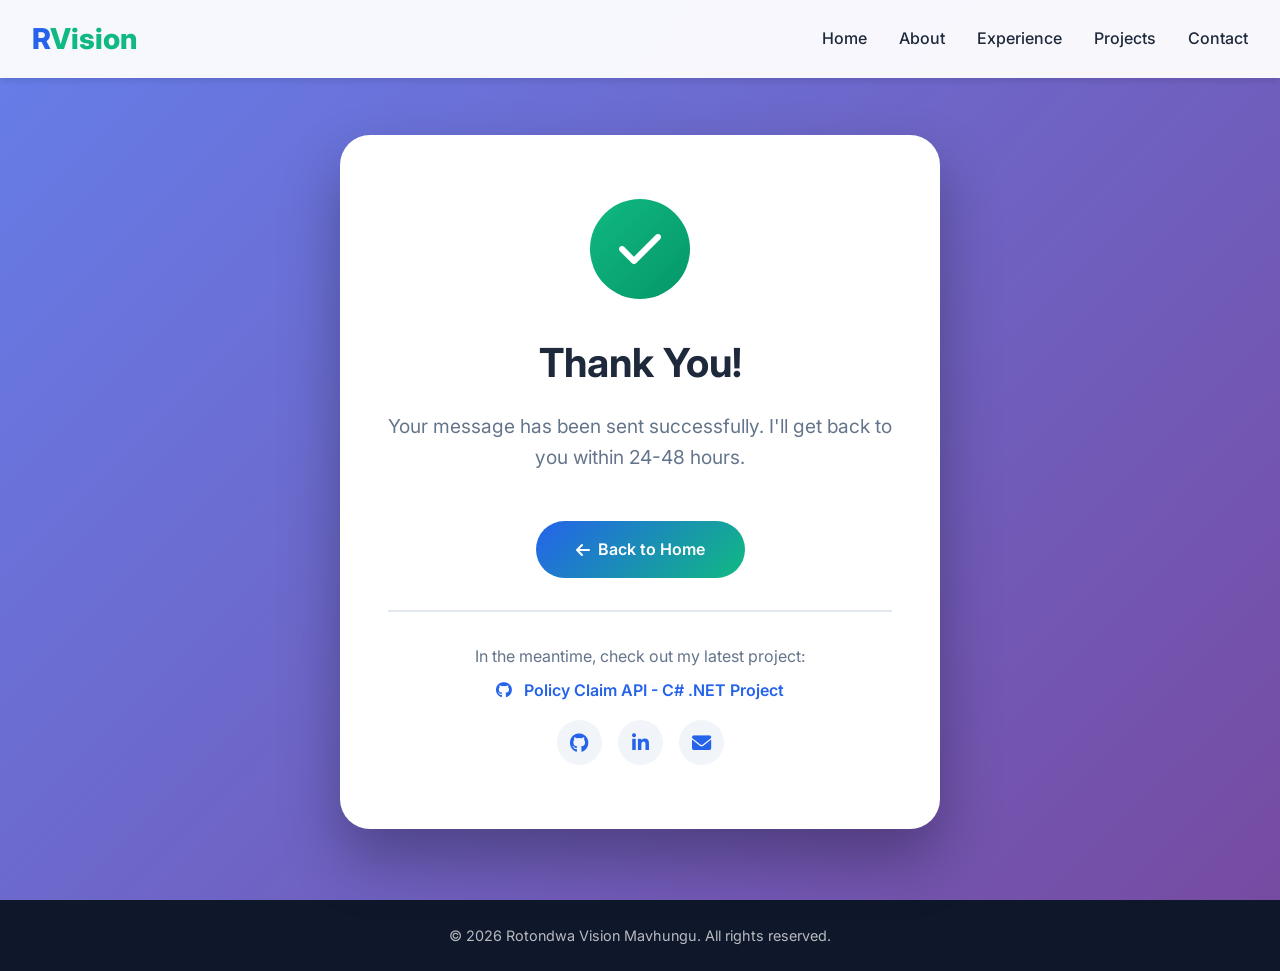
==== thank-you.html @ ffa279d3 "Initial commit: Complete portfolio website with animations and projects" ====
<!DOCTYPE html>
<html lang="en">
<head>
    <meta charset="UTF-8">
    <meta name="viewport" content="width=device-width, initial-scale=1.0">
    <title>Thank You - Rotondwa Vision Mavhungu</title>
    <link rel="stylesheet" href="styles.css">
    <link rel="stylesheet" href="https://cdnjs.cloudflare.com/ajax/libs/font-awesome/6.0.0/css/all.min.css">
    <link href="https://fonts.googleapis.com/css2?family=Inter:wght@300;400;500;600;700;800&display=swap" rel="stylesheet">
    <style>
        * {
            margin: 0;
            padding: 0;
            box-sizing: border-box;
        }
        body {
            font-family: 'Inter', sans-serif;
            overflow-x: hidden;
        }
        .navbar {
            position: fixed;
            top: 0;
            left: 0;
            width: 100%;
            background: rgba(255, 255, 255, 0.95);
            backdrop-filter: blur(10px);
            box-shadow: 0 4px 6px -1px rgba(0,0,0,0.1);
            z-index: 1000;
        }
        .nav-container {
            max-width: 1280px;
            margin: 0 auto;
            padding: 1rem 2rem;
            display: flex;
            justify-content: space-between;
            align-items: center;
        }
        .logo {
            font-size: 1.8rem;
            font-weight: 800;
            color: #2563eb;
        }
        .logo span {
            color: #10b981;
        }
        .nav-menu {
            display: flex;
            list-style: none;
            gap: 2rem;
        }
        .nav-link {
            text-decoration: none;
            color: #1e293b;
            font-weight: 500;
            transition: color 0.3s ease;
        }
        .nav-link:hover {
            color: #2563eb;
        }
        .thank-you-section {
            min-height: 100vh;
            display: flex;
            align-items: center;
            justify-content: center;
            text-align: center;
            background: linear-gradient(135deg, #667eea 0%, #764ba2 100%);
            padding: 6rem 2rem 2rem;
        }
        .thank-you-card {
            background: white;
            border-radius: 30px;
            padding: 4rem 3rem;
            max-width: 600px;
            width: 100%;
            box-shadow: 0 30px 60px rgba(0,0,0,0.3);
            animation: scaleIn 0.8s ease;
        }
        @keyframes scaleIn {
            from {
                opacity: 0;
                transform: scale(0.9);
            }
            to {
                opacity: 1;
                transform: scale(1);
            }
        }
        .success-icon {
            width: 100px;
            height: 100px;
            background: linear-gradient(135deg, #10b981, #059669);
            border-radius: 50%;
            display: flex;
            align-items: center;
            justify-content: center;
            margin: 0 auto 2rem;
            animation: pulse 2s infinite;
        }
        .success-icon i {
            font-size: 3rem;
            color: white;
        }
        @keyframes pulse {
            0%, 100% {
                transform: scale(1);
                box-shadow: 0 0 0 0 rgba(16, 185, 129, 0.7);
            }
            50% {
                transform: scale(1.05);
                box-shadow: 0 0 0 15px rgba(16, 185, 129, 0);
            }
        }
        .thank-you-card h1 {
            font-size: 2.5rem;
            color: #1e293b;
            margin-bottom: 1rem;
            font-weight: 700;
        }
        .thank-you-card p {
            font-size: 1.2rem;
            color: #64748b;
            margin-bottom: 2rem;
            line-height: 1.6;
        }
        .thank-you-card .btn {
            display: inline-flex;
            align-items: center;
            gap: 0.5rem;
            padding: 1rem 2.5rem;
            background: linear-gradient(135deg, #2563eb, #10b981);
            color: white;
            text-decoration: none;
            border-radius: 50px;
            font-weight: 600;
            transition: all 0.3s ease;
            border: none;
            cursor: pointer;
            margin-top: 1rem;
        }
        .thank-you-card .btn:hover {
            transform: translateY(-5px);
            box-shadow: 0 10px 25px rgba(37, 99, 235, 0.4);
        }
        .thank-you-card .btn i {
            transition: transform 0.3s ease;
        }
        .thank-you-card .btn:hover i {
            transform: translateX(-5px);
        }
        .email-info {
            margin-top: 2rem;
            padding-top: 2rem;
            border-top: 2px solid #e2e8f0;
        }
        .email-info p {
            font-size: 1rem;
            margin-bottom: 0.5rem;
        }
        .email-info a {
            color: #2563eb;
            text-decoration: none;
            font-weight: 600;
        }
        .email-info a:hover {
            text-decoration: underline;
        }
        .social-links {
            display: flex;
            justify-content: center;
            gap: 1rem;
            margin-top: 1rem;
        }
        .social-link {
            width: 45px;
            height: 45px;
            background: #f1f5f9;
            border-radius: 50%;
            display: inline-flex;
            align-items: center;
            justify-content: center;
            color: #1e293b;
            font-size: 1.2rem;
            transition: all 0.3s ease;
            text-decoration: none;
        }
        .social-link:hover {
            background: linear-gradient(135deg, #2563eb, #10b981);
            color: white;
            transform: translateY(-5px);
        }
        .footer {
            background: #0f172a;
            color: white;
            padding: 1.5rem 0;
            text-align: center;
        }
        .footer p {
            color: rgba(255,255,255,0.7);
            font-size: 0.9rem;
        }
        @media (max-width: 768px) {
            .nav-menu {
                display: none;
            }
            .thank-you-card {
                padding: 3rem 1.5rem;
            }
            .thank-you-card h1 {
                font-size: 2rem;
            }
            .thank-you-card p {
                font-size: 1rem;
            }
            .success-icon {
                width: 80px;
                height: 80px;
            }
            .success-icon i {
                font-size: 2.5rem;
            }
        }
    </style>
</head>
<body>
    <nav class="navbar">
        <div class="nav-container">
            <div class="logo">R<span>Vision</span></div>
            <ul class="nav-menu">
                <li><a href="index.html#home" class="nav-link">Home</a></li>
                <li><a href="index.html#about" class="nav-link">About</a></li>
                <li><a href="index.html#experience" class="nav-link">Experience</a></li>
                <li><a href="index.html#projects" class="nav-link">Projects</a></li>
                <li><a href="index.html#contact" class="nav-link">Contact</a></li>
            </ul>
        </div>
    </nav>

    <section class="thank-you-section">
        <div class="thank-you-card">
            <div class="success-icon">
                <i class="fas fa-check"></i>
            </div>
            <h1>Thank You!</h1>
            <p>Your message has been sent successfully. I'll get back to you within 24-48 hours.</p>
            
            <a href="index.html" class="btn">
                <i class="fas fa-arrow-left"></i>
                Back to Home
            </a>
            
            <div class="email-info">
                <p>In the meantime, check out my latest project:</p>
                <p>
                    <i class="fab fa-github" style="color: #2563eb; margin-right: 0.5rem;"></i>
                    <a href="https://github.com/VisionDevs/PolicyClaimAPI">Policy Claim API - C# .NET Project</a>
                </p>
                <div class="social-links">
                    <a href="https://github.com/VisionDevs" class="social-link">
                        <i class="fab fa-github"></i>
                    </a>
                    <a href="https://www.linkedin.com/in/vision-mavhungu-050023319" class="social-link">
                        <i class="fab fa-linkedin-in"></i>
                    </a>
                    <a href="mailto:vision.mavhungu@icloud.com" class="social-link">
                        <i class="fas fa-envelope"></i>
                    </a>
                </div>
            </div>
        </div>
    </section>

    <footer class="footer">
        <div class="container">
            <p>&copy; 2026 Rotondwa Vision Mavhungu. All rights reserved.</p>
        </div>
    </footer>

    <script>
        document.querySelectorAll('.nav-link').forEach(link => {
            link.addEventListener('click', function(e) {
                e.preventDefault();
                const href = this.getAttribute('href');
                window.location.href = href;
            });
        });
    </script>
</body>
</html>
---- styles.css ----
/* ===== VARIABLES ===== */
:root {
    --primary-color: #2563eb;
    --primary-dark: #1d4ed8;
    --secondary-color: #10b981;
    --accent-color: #8b5cf6;
    --dark-bg: #0f172a;
    --darker-bg: #020617;
    --light-bg: #f8fafc;
    --text-light: #f1f5f9;
    --text-dark: #1e293b;
    --text-muted: #64748b;
    --border-color: #e2e8f0;
    --card-bg: #ffffff;
    --shadow-sm: 0 4px 6px -1px rgba(0, 0, 0, 0.1);
    --shadow-md: 0 10px 15px -3px rgba(0, 0, 0, 0.1);
    --shadow-lg: 0 20px 25px -5px rgba(0, 0, 0, 0.1);
    --shadow-xl: 0 25px 50px -12px rgba(0, 0, 0, 0.25);
    --transition: all 0.3s cubic-bezier(0.4, 0, 0.2, 1);
}

/* ===== RESET & BASE ===== */
* {
    margin: 0;
    padding: 0;
    box-sizing: border-box;
}

html {
    scroll-behavior: smooth;
}

body {
    font-family: 'Inter', sans-serif;
    color: var(--text-dark);
    line-height: 1.6;
    overflow-x: hidden;
    background: linear-gradient(135deg, #667eea 0%, #764ba2 100%);
    background-attachment: fixed;
}

.container {
    max-width: 1280px;
    margin: 0 auto;
    padding: 0 2rem;
}

/* ===== TYPOGRAPHY ===== */
.section-title {
    font-size: 2.5rem;
    font-weight: 700;
    text-align: center;
    margin-bottom: 3rem;
    position: relative;
    color: var(--text-light);
    text-shadow: 2px 2px 4px rgba(0,0,0,0.3);
}

.section-title span {
    color: var(--secondary-color);
    position: relative;
    display: inline-block;
}

.section-title span::after {
    content: '';
    position: absolute;
    bottom: -5px;
    left: 0;
    width: 100%;
    height: 3px;
    background: linear-gradient(90deg, var(--primary-color), var(--secondary-color));
    transform: scaleX(0);
    transform-origin: right;
    transition: transform 0.5s ease;
}

.section-title:hover span::after {
    transform: scaleX(1);
    transform-origin: left;
}

/* ===== NAVIGATION ===== */
.navbar {
    position: fixed;
    top: 0;
    left: 0;
    width: 100%;
    background: rgba(255, 255, 255, 0.95);
    backdrop-filter: blur(10px);
    box-shadow: var(--shadow-sm);
    z-index: 1000;
    transition: var(--transition);
}

.navbar.scrolled {
    padding: 0.5rem 0;
    background: rgba(255, 255, 255, 0.98);
    box-shadow: var(--shadow-md);
}

.nav-container {
    max-width: 1280px;
    margin: 0 auto;
    padding: 1rem 2rem;
    display: flex;
    justify-content: space-between;
    align-items: center;
}

.logo {
    font-size: 1.8rem;
    font-weight: 800;
    color: var(--primary-color);
    position: relative;
    animation: slideInLeft 0.8s ease;
}

.logo span {
    color: var(--secondary-color);
}

.nav-menu {
    display: flex;
    list-style: none;
    gap: 2rem;
}

.nav-link {
    text-decoration: none;
    color: var(--text-dark);
    font-weight: 500;
    font-size: 1rem;
    position: relative;
    padding: 0.5rem 0;
    transition: var(--transition);
}

.nav-link::before {
    content: '';
    position: absolute;
    bottom: 0;
    left: 0;
    width: 100%;
    height: 2px;
    background: linear-gradient(90deg, var(--primary-color), var(--secondary-color));
    transform: scaleX(0);
    transform-origin: right;
    transition: transform 0.3s ease;
}

.nav-link:hover {
    color: var(--primary-color);
}

.nav-link:hover::before {
    transform: scaleX(1);
    transform-origin: left;
}

.nav-link.active {
    color: var(--primary-color);
}

.nav-link.active::before {
    transform: scaleX(1);
}

.hamburger {
    display: none;
    cursor: pointer;
}

.bar {
    display: block;
    width: 25px;
    height: 3px;
    margin: 5px auto;
    background: var(--text-dark);
    transition: var(--transition);
}

/* ===== HERO SECTION ===== */
.hero {
    min-height: 100vh;
    display: flex;
    align-items: center;
    position: relative;
    overflow: hidden;
    padding: 6rem 0;
    background: linear-gradient(135deg, #667eea 0%, #764ba2 100%);
    color: white;
}

.hero-container {
    max-width: 1280px;
    margin: 0 auto;
    padding: 0 2rem;
    display: grid;
    grid-template-columns: 1fr 1fr;
    gap: 4rem;
    align-items: center;
}

.hero-content {
    position: relative;
    z-index: 2;
}

.hero-subtitle {
    display: inline-block;
    font-size: 1.2rem;
    font-weight: 500;
    color: rgba(255, 255, 255, 0.9);
    margin-bottom: 1rem;
    padding: 0.5rem 1rem;
    background: rgba(255, 255, 255, 0.1);
    border-radius: 50px;
    backdrop-filter: blur(10px);
    animation: fadeInUp 0.8s ease;
}

.hero-title {
    font-size: 3.5rem;
    font-weight: 800;
    line-height: 1.2;
    margin-bottom: 1.5rem;
    animation: fadeInUp 0.8s ease 0.2s both;
}

.hero-title .highlight {
    color: var(--secondary-color);
    position: relative;
    display: inline-block;
}

.hero-title .highlight::after {
    content: '';
    position: absolute;
    bottom: 5px;
    left: 0;
    width: 100%;
    height: 10px;
    background: rgba(16, 185, 129, 0.3);
    z-index: -1;
    animation: widthGrow 0.8s ease 1s both;
}

.hero-text {
    font-size: 1.2rem;
    color: rgba(255, 255, 255, 0.9);
    margin-bottom: 2rem;
    max-width: 600px;
    animation: fadeInUp 0.8s ease 0.4s both;
}

.hero-buttons {
    display: flex;
    gap: 1rem;
    animation: fadeInUp 0.8s ease 0.6s both;
}

.hero-image {
    position: relative;
    z-index: 2;
}

.profile-frame {
    width: 400px;
    height: 400px;
    border-radius: 50%;
    overflow: hidden;
    position: relative;
    border: 4px solid rgba(255, 255, 255, 0.3);
    box-shadow: var(--shadow-xl);
    animation: float 6s ease-in-out infinite;
}

.profile-img {
    width: 100%;
    height: 100%;
    object-fit: cover;
    transition: var(--transition);
}

.profile-frame:hover .profile-img {
    transform: scale(1.1);
}

.shape {
    position: absolute;
    border-radius: 50%;
    background: linear-gradient(135deg, var(--primary-color), var(--secondary-color));
    filter: blur(60px);
    opacity: 0.3;
    z-index: -1;
}

.shape-1 {
    width: 300px;
    height: 300px;
    top: -100px;
    right: -100px;
    animation: rotate 20s linear infinite;
}

.shape-2 {
    width: 200px;
    height: 200px;
    bottom: -50px;
    left: -50px;
    animation: rotate 15s linear infinite reverse;
}

.shape-3 {
    width: 150px;
    height: 150px;
    bottom: 50%;
    right: 20%;
    animation: pulse 3s ease-in-out infinite;
}

.scroll-indicator {
    position: absolute;
    bottom: 30px;
    left: 50%;
    transform: translateX(-50%);
    display: flex;
    flex-direction: column;
    align-items: center;
    gap: 0.5rem;
    animation: bounce 2s infinite;
}

.scroll-indicator span {
    display: block;
    width: 10px;
    height: 10px;
    border-radius: 50%;
    background: white;
    opacity: 0.6;
}

.scroll-indicator span:nth-child(2) {
    animation: scrollPulse 2s infinite 0.2s;
}

.scroll-indicator span:nth-child(3) {
    animation: scrollPulse 2s infinite 0.4s;
}

/* ===== BUTTONS ===== */
.btn {
    display: inline-flex;
    align-items: center;
    gap: 0.5rem;
    padding: 0.8rem 2rem;
    border-radius: 50px;
    font-weight: 600;
    text-decoration: none;
    transition: var(--transition);
    position: relative;
    overflow: hidden;
    border: none;
    cursor: pointer;
    font-size: 1rem;
}

.btn i {
    transition: var(--transition);
}

.btn-primary {
    background: white;
    color: var(--primary-color);
    box-shadow: var(--shadow-md);
}

.btn-primary:hover {
    transform: translateY(-3px);
    box-shadow: var(--shadow-lg);
}

.btn-primary:hover i {
    transform: translateX(5px);
}

.btn-secondary {
    background: transparent;
    color: white;
    border: 2px solid white;
}

.btn-secondary:hover {
    background: white;
    color: var(--primary-color);
    transform: translateY(-3px);
}

/* Button Animations */
.pulse {
    animation: pulse 2s infinite;
}

.pulse:hover {
    animation: none;
}

.glow {
    position: relative;
}

.glow::before {
    content: '';
    position: absolute;
    top: -2px;
    left: -2px;
    right: -2px;
    bottom: -2px;
    background: linear-gradient(45deg, var(--primary-color), var(--secondary-color), var(--accent-color));
    border-radius: 50px;
    z-index: -1;
    opacity: 0;
    transition: opacity 0.3s ease;
}

.glow:hover::before {
    opacity: 1;
    animation: glowPulse 2s infinite;
}

.ripple {
    position: relative;
    overflow: hidden;
}

.ripple::after {
    content: '';
    position: absolute;
    top: 50%;
    left: 50%;
    width: 0;
    height: 0;
    border-radius: 50%;
    background: rgba(255, 255, 255, 0.5);
    transform: translate(-50%, -50%);
    transition: width 0.6s, height 0.6s;
}

.ripple:hover::after {
    width: 300px;
    height: 300px;
}

.bounce {
    animation: bounce 2s infinite;
}

.bounce:hover {
    animation: none;
}

/* ===== ABOUT SECTION ===== */
.about {
    padding: 6rem 0;
    background: white;
}

.about-content {
    display: grid;
    grid-template-columns: 1fr 1fr;
    gap: 4rem;
    align-items: center;
}

.about-image {
    position: relative;
}

.image-wrapper {
    position: relative;
    border-radius: 20px;
    overflow: hidden;
    box-shadow: var(--shadow-xl);
    animation: float 6s ease-in-out infinite;
}

.image-wrapper img {
    width: 100%;
    height: auto;
    display: block;
    transition: var(--transition);
}

.image-wrapper:hover img {
    transform: scale(1.05);
}

.experience-badge {
    position: absolute;
    bottom: -20px;
    right: -20px;
    background: linear-gradient(135deg, var(--primary-color), var(--secondary-color));
    color: white;
    padding: 1.5rem;
    border-radius: 50%;
    width: 120px;
    height: 120px;
    display: flex;
    flex-direction: column;
    align-items: center;
    justify-content: center;
    box-shadow: var(--shadow-lg);
    animation: pulse 2s infinite;
}

.experience-badge .years {
    font-size: 2rem;
    font-weight: 800;
    line-height: 1;
}

.experience-badge .text {
    font-size: 0.8rem;
    text-align: center;
}

.about-text h3 {
    font-size: 1.8rem;
    margin-bottom: 1.5rem;
    color: var(--text-dark);
}

.about-text .company {
    color: var(--primary-color);
    font-weight: 600;
}

.about-text p {
    color: var(--text-muted);
    margin-bottom: 1rem;
    line-height: 1.8;
}

.personal-info {
    margin: 2rem 0;
}

.info-item {
    display: flex;
    align-items: center;
    gap: 1rem;
    margin-bottom: 1rem;
    animation: slideInLeft 0.5s ease;
    animation-fill-mode: both;
}

.info-item:nth-child(1) { animation-delay: 0.1s; }
.info-item:nth-child(2) { animation-delay: 0.2s; }
.info-item:nth-child(3) { animation-delay: 0.3s; }

.info-item i {
    width: 40px;
    height: 40px;
    background: linear-gradient(135deg, var(--primary-color), var(--secondary-color));
    color: white;
    border-radius: 50%;
    display: flex;
    align-items: center;
    justify-content: center;
    font-size: 1.2rem;
}

/* ===== EXPERIENCE SECTION ===== */
.experience {
    padding: 6rem 0;
    background: linear-gradient(135deg, #667eea 0%, #764ba2 100%);
    color: white;
}

.timeline {
    position: relative;
    max-width: 800px;
    margin: 0 auto;
}

.timeline::before {
    content: '';
    position: absolute;
    left: 50%;
    transform: translateX(-50%);
    width: 2px;
    height: 100%;
    background: linear-gradient(180deg, var(--primary-color), var(--secondary-color));
}

.timeline-item {
    position: relative;
    margin-bottom: 3rem;
    width: 100%;
}

.timeline-item:nth-child(odd) {
    padding-right: calc(50% + 2rem);
}

.timeline-item:nth-child(even) {
    padding-left: calc(50% + 2rem);
}

.timeline-dot {
    position: absolute;
    top: 0;
    left: 50%;
    transform: translateX(-50%);
    width: 20px;
    height: 20px;
    border-radius: 50%;
    background: var(--secondary-color);
    border: 4px solid white;
    box-shadow: var(--shadow-md);
    z-index: 2;
    animation: pulse 2s infinite;
}

.timeline-date {
    position: absolute;
    top: 0;
    font-weight: 600;
    color: var(--secondary-color);
    background: rgba(255, 255, 255, 0.1);
    padding: 0.5rem 1rem;
    border-radius: 50px;
    backdrop-filter: blur(10px);
}

.timeline-item:nth-child(odd) .timeline-date {
    right: calc(50% + 3rem);
}

.timeline-item:nth-child(even) .timeline-date {
    left: calc(50% + 3rem);
}

.timeline-content {
    background: rgba(255, 255, 255, 0.1);
    backdrop-filter: blur(10px);
    padding: 2rem;
    border-radius: 20px;
    box-shadow: var(--shadow-lg);
    transition: var(--transition);
}

.timeline-content:hover {
    transform: translateY(-5px);
    box-shadow: var(--shadow-xl);
    background: rgba(255, 255, 255, 0.15);
}

.timeline-content h3 {
    font-size: 1.5rem;
    margin-bottom: 0.5rem;
    color: white;
}

.timeline-content h4 {
    color: var(--secondary-color);
    margin-bottom: 1rem;
    font-weight: 500;
}

.timeline-content ul {
    list-style: none;
}

.timeline-content ul li {
    margin-bottom: 0.5rem;
    display: flex;
    align-items: center;
    gap: 0.5rem;
    color: rgba(255, 255, 255, 0.9);
}

.timeline-content ul li i {
    color: var(--secondary-color);
}

/* ===== SKILLS SECTION ===== */
.skills {
    padding: 6rem 0;
    background: white;
}

.skills-content {
    display: grid;
    grid-template-columns: repeat(auto-fit, minmax(300px, 1fr));
    gap: 2rem;
}

.skill-category {
    background: var(--card-bg);
    padding: 2rem;
    border-radius: 20px;
    box-shadow: var(--shadow-md);
    transition: var(--transition);
}

.skill-category:hover {
    transform: translateY(-5px);
    box-shadow: var(--shadow-lg);
}

.skill-category h3 {
    display: flex;
    align-items: center;
    gap: 0.5rem;
    margin-bottom: 2rem;
    color: var(--text-dark);
}

.skill-category h3 i {
    color: var(--primary-color);
    font-size: 1.5rem;
}

.skill-grid {
    display: grid;
    gap: 1.5rem;
}

.skill-item {
    position: relative;
    display: flex;
    align-items: center;
    gap: 1rem;
    padding: 0.5rem;
    background: var(--light-bg);
    border-radius: 10px;
    overflow: hidden;
}

.skill-icon {
    width: 40px;
    height: 40px;
    background: linear-gradient(135deg, var(--primary-color), var(--secondary-color));
    color: white;
    border-radius: 8px;
    display: flex;
    align-items: center;
    justify-content: center;
    font-size: 1.2rem;
    z-index: 2;
}

.skill-item span {
    flex: 1;
    font-weight: 500;
    z-index: 2;
}

.skill-level {
    position: absolute;
    top: 0;
    left: 0;
    height: 100%;
    background: linear-gradient(90deg, rgba(37, 99, 235, 0.1), rgba(16, 185, 129, 0.1));
    z-index: 1;
    animation: widthGrow 1s ease;
}

/* ===== PROJECTS SECTION ===== */
.projects {
    padding: 6rem 0;
    background: linear-gradient(135deg, #667eea 0%, #764ba2 100%);
}

.projects-grid {
    display: grid;
    grid-template-columns: repeat(auto-fit, minmax(300px, 1fr));
    gap: 2rem;
    margin-bottom: 3rem;
}

.project-card {
    background: white;
    border-radius: 20px;
    overflow: hidden;
    box-shadow: var(--shadow-lg);
    transition: var(--transition);
    position: relative;
}

.project-card:hover {
    transform: translateY(-10px) scale(1.02);
    box-shadow: var(--shadow-xl);
}

.project-image {
    position: relative;
    overflow: hidden;
    height: 200px;
}

.project-image img {
    width: 100%;
    height: 100%;
    object-fit: cover;
    transition: var(--transition);
}

.project-card:hover .project-image img {
    transform: scale(1.1);
}

.project-overlay {
    position: absolute;
    top: 0;
    left: 0;
    width: 100%;
    height: 100%;
    background: linear-gradient(180deg, transparent, rgba(0, 0, 0, 0.8));
    display: flex;
    align-items: flex-end;
    padding: 1rem;
    opacity: 0;
    transition: var(--transition);
}

.project-card:hover .project-overlay {
    opacity: 1;
}

.project-tech {
    display: flex;
    gap: 0.5rem;
    flex-wrap: wrap;
}

.project-tech span {
    background: rgba(255, 255, 255, 0.2);
    backdrop-filter: blur(10px);
    color: white;
    padding: 0.3rem 0.8rem;
    border-radius: 50px;
    font-size: 0.8rem;
    font-weight: 500;
    animation: slideInUp 0.3s ease;
}

.project-info {
    padding: 1.5rem;
}

.project-info h3 {
    font-size: 1.3rem;
    margin-bottom: 0.5rem;
    color: var(--text-dark);
}

.project-info p {
    color: var(--text-muted);
    font-size: 0.95rem;
    margin-bottom: 1rem;
    line-height: 1.6;
}

.project-links {
    display: flex;
    gap: 1rem;
}

.btn-icon {
    width: 40px;
    height: 40px;
    background: var(--light-bg);
    border-radius: 50%;
    display: flex;
    align-items: center;
    justify-content: center;
    color: var(--text-dark);
    text-decoration: none;
    transition: var(--transition);
}

.btn-icon:hover {
    background: linear-gradient(135deg, var(--primary-color), var(--secondary-color));
    color: white;
    transform: rotate(360deg);
}

.view-more {
    text-align: center;
}

/* ===== CERTIFICATIONS SECTION ===== */
.certifications {
    padding: 6rem 0;
    background: white;
}

.cert-grid {
    display: grid;
    grid-template-columns: repeat(auto-fit, minmax(250px, 1fr));
    gap: 2rem;
}

.cert-card {
    background: linear-gradient(135deg, #667eea 0%, #764ba2 100%);
    color: white;
    padding: 2rem;
    border-radius: 20px;
    text-align: center;
    box-shadow: var(--shadow-lg);
    transition: var(--transition);
    position: relative;
    overflow: hidden;
}

.cert-card::before {
    content: '';
    position: absolute;
    top: -50%;
    left: -50%;
    width: 200%;
    height: 200%;
    background: linear-gradient(45deg, transparent, rgba(255, 255, 255, 0.1), transparent);
    transform: rotate(45deg);
    transition: 0.5s;
}

.cert-card:hover {
    transform: translateY(-10px) scale(1.05);
    box-shadow: var(--shadow-xl);
}

.cert-card:hover::before {
    animation: shine 1s;
}

.cert-card i {
    font-size: 3rem;
    margin-bottom: 1rem;
    display: inline-block;
    animation: float 3s ease-in-out infinite;
}

.cert-card h3 {
    font-size: 1.2rem;
    margin-bottom: 0.5rem;
}

.cert-card p {
    font-size: 0.9rem;
    opacity: 0.9;
    margin-bottom: 1rem;
}

.cert-badge {
    display: inline-block;
    background: rgba(255, 255, 255, 0.2);
    padding: 0.3rem 1rem;
    border-radius: 50px;
    font-size: 0.8rem;
    backdrop-filter: blur(10px);
}

/* ===== CONTACT SECTION ===== */
.contact {
    padding: 6rem 0;
    background: linear-gradient(135deg, #667eea 0%, #764ba2 100%);
}

.contact-container {
    display: grid;
    grid-template-columns: 1fr 1fr;
    gap: 4rem;
    background: white;
    border-radius: 40px;
    padding: 3rem;
    box-shadow: var(--shadow-xl);
}

.contact-info h3 {
    font-size: 2rem;
    margin-bottom: 1rem;
    color: var(--text-dark);
}

.contact-info p {
    color: var(--text-muted);
    margin-bottom: 2rem;
}

.contact-details {
    margin: 2rem 0;
}

.contact-item {
    display: flex;
    align-items: center;
    gap: 1rem;
    margin-bottom: 1.5rem;
}

.icon-wrapper {
    width: 50px;
    height: 50px;
    background: linear-gradient(135deg, var(--primary-color), var(--secondary-color));
    color: white;
    border-radius: 50%;
    display: flex;
    align-items: center;
    justify-content: center;
    font-size: 1.2rem;
    animation: pulse 2s infinite;
}

.contact-item h4 {
    font-size: 1rem;
    color: var(--text-muted);
    margin-bottom: 0.2rem;
}

.contact-item p {
    font-weight: 600;
    color: var(--text-dark);
    margin: 0;
}

.social-links {
    display: flex;
    gap: 1rem;
}

.social-link {
    width: 45px;
    height: 45px;
    background: var(--light-bg);
    border-radius: 50%;
    display: flex;
    align-items: center;
    justify-content: center;
    color: var(--text-dark);
    font-size: 1.2rem;
    transition: var(--transition);
}

.social-link:hover {
    background: linear-gradient(135deg, var(--primary-color), var(--secondary-color));
    color: white;
    transform: translateY(-5px);
}

.contact-form {
    background: var(--light-bg);
    padding: 2rem;
    border-radius: 20px;
}

.form-group {
    margin-bottom: 1.5rem;
}

.form-group input,
.form-group textarea {
    width: 100%;
    padding: 1rem;
    border: 2px solid var(--border-color);
    border-radius: 10px;
    font-family: inherit;
    font-size: 1rem;
    transition: var(--transition);
    background: white;
}

.form-group input:focus,
.form-group textarea:focus {
    outline: none;
    border-color: var(--primary-color);
    box-shadow: 0 0 0 3px rgba(37, 99, 235, 0.1);
}

.submit-btn {
    width: 100%;
    justify-content: center;
    background: linear-gradient(135deg, var(--primary-color), var(--secondary-color));
    color: white;
    position: relative;
    overflow: hidden;
}

.submit-btn i {
    transition: var(--transition);
}

.submit-btn:hover i {
    transform: translateX(5px) translateY(-5px);
}

.submit-btn::before {
    content: '';
    position: absolute;
    top: 50%;
    left: 50%;
    width: 0;
    height: 0;
    border-radius: 50%;
    background: rgba(255, 255, 255, 0.3);
    transform: translate(-50%, -50%);
    transition: width 0.6s, height 0.6s;
}

.submit-btn:hover::before {
    width: 300px;
    height: 300px;
}

/* ===== FOOTER ===== */
.footer {
    background: var(--dark-bg);
    color: white;
    padding: 3rem 0 1.5rem;
}

.footer-content {
    text-align: center;
}

.footer-logo {
    font-size: 2rem;
    font-weight: 800;
    margin-bottom: 1rem;
}

.footer-logo span {
    color: var(--secondary-color);
}

.footer-text {
    color: rgba(255, 255, 255, 0.7);
    margin-bottom: 2rem;
}

.footer-links {
    display: flex;
    justify-content: center;
    gap: 2rem;
    margin-bottom: 2rem;
    flex-wrap: wrap;
}

.footer-links a {
    color: rgba(255, 255, 255, 0.7);
    text-decoration: none;
    transition: var(--transition);
    position: relative;
}

.footer-links a::after {
    content: '';
    position: absolute;
    bottom: -2px;
    left: 0;
    width: 0;
    height: 2px;
    background: var(--secondary-color);
    transition: width 0.3s ease;
}

.footer-links a:hover {
    color: white;
}

.footer-links a:hover::after {
    width: 100%;
}

.footer-bottom {
    padding-top: 2rem;
    border-top: 1px solid rgba(255, 255, 255, 0.1);
    color: rgba(255, 255, 255, 0.5);
    font-size: 0.9rem;
}

/* ===== BACK TO TOP ===== */
.back-to-top {
    position: fixed;
    bottom: 30px;
    right: 30px;
    width: 50px;
    height: 50px;
    background: linear-gradient(135deg, var(--primary-color), var(--secondary-color));
    color: white;
    border-radius: 50%;
    display: flex;
    align-items: center;
    justify-content: center;
    text-decoration: none;
    box-shadow: var(--shadow-lg);
    opacity: 0;
    visibility: hidden;
    transition: var(--transition);
    z-index: 999;
}

.back-to-top.show {
    opacity: 1;
    visibility: visible;
    animation: slideInUp 0.5s ease;
}

.back-to-top:hover {
    transform: translateY(-5px);
    box-shadow: var(--shadow-xl);
}

/* ===== ANIMATIONS ===== */
@keyframes slideInLeft {
    from {
        opacity: 0;
        transform: translateX(-50px);
    }
    to {
        opacity: 1;
        transform: translateX(0);
    }
}

@keyframes slideInRight {
    from {
        opacity: 0;
        transform: translateX(50px);
    }
    to {
        opacity: 1;
        transform: translateX(0);
    }
}

@keyframes slideInUp {
    from {
        opacity: 0;
        transform: translateY(50px);
    }
    to {
        opacity: 1;
        transform: translateY(0);
    }
}

@keyframes fadeInUp {
    from {
        opacity: 0;
        transform: translateY(30px);
    }
    to {
        opacity: 1;
        transform: translateY(0);
    }
}

@keyframes float {
    0%, 100% {
        transform: translateY(0);
    }
    50% {
        transform: translateY(-20px);
    }
}

@keyframes pulse {
    0%, 100% {
        transform: scale(1);
    }
    50% {
        transform: scale(1.05);
    }
}

@keyframes bounce {
    0%, 20%, 50%, 80%, 100% {
        transform: translateY(0);
    }
    40% {
        transform: translateY(-30px);
    }
    60% {
        transform: translateY(-15px);
    }
}

@keyframes rotate {
    from {
        transform: rotate(0deg);
    }
    to {
        transform: rotate(360deg);
    }
}

@keyframes widthGrow {
    from {
        width: 0;
    }
    to {
        width: 100%;
    }
}

@keyframes glowPulse {
    0%, 100% {
        opacity: 0.5;
    }
    50% {
        opacity: 1;
    }
}

@keyframes shine {
    0% {
        left: -50%;
        top: -50%;
    }
    100% {
        left: 150%;
        top: 150%;
    }
}

@keyframes scrollPulse {
    0%, 100% {
        opacity: 0.6;
        transform: scale(1);
    }
    50% {
        opacity: 1;
        transform: scale(1.2);
    }
}

/* ===== RESPONSIVE DESIGN ===== */
@media (max-width: 1024px) {
    .hero-title {
        font-size: 2.8rem;
    }
    
    .profile-frame {
        width: 350px;
        height: 350px;
    }
    
    .contact-container {
        grid-template-columns: 1fr;
    }
}

@media (max-width: 768px) {
    .hamburger {
        display: block;
    }
    
    .hamburger.active .bar:nth-child(2) {
        opacity: 0;
    }
    
    .hamburger.active .bar:nth-child(1) {
        transform: translateY(8px) rotate(45deg);
    }
    
    .hamburger.active .bar:nth-child(3) {
        transform: translateY(-8px) rotate(-45deg);
    }
    
    .nav-menu {
        position: fixed;
        left: -100%;
        top: 70px;
        flex-direction: column;
        background: white;
        width: 100%;
        text-align: center;
        transition: 0.3s;
        box-shadow: 0 10px 15px -3px rgba(0,0,0,0.1);
        padding: 2rem 0;
        gap: 1rem;
    }
    
    .nav-menu.active {
        left: 0;
    }
    
    .hero-container {
        grid-template-columns: 1fr;
        text-align: center;
    }
    
    .hero-buttons {
        justify-content: center;
    }
    
    .hero-image {
        grid-row: 1;
    }
    
    .profile-frame {
        width: 300px;
        height: 300px;
        margin: 0 auto;
    }
    
    .about-content {
        grid-template-columns: 1fr;
    }
    
    .timeline::before {
        left: 30px;
    }
    
    .timeline-item:nth-child(odd),
    .timeline-item:nth-child(even) {
        padding-left: 80px;
        padding-right: 0;
    }
    
    .timeline-dot {
        left: 30px;
    }
    
    .timeline-item:nth-child(odd) .timeline-date,
    .timeline-item:nth-child(even) .timeline-date {
        position: relative;
        left: 0;
        right: auto;
        top: -30px;
        display: inline-block;
        margin-bottom: 1rem;
    }
    
    .contact-container {
        padding: 2rem;
    }
}

@media (max-width: 480px) {
    .hero-title {
        font-size: 2.2rem;
    }
    
    .profile-frame {
        width: 250px;
        height: 250px;
    }
    
    .hero-buttons {
        flex-direction: column;
    }
    
    .btn {
        width: 100%;
        justify-content: center;
    }
    
    .section-title {
        font-size: 2rem;
    }
    
    .experience-badge {
        width: 100px;
        height: 100px;
        padding: 1rem;
    }
    
    .experience-badge .years {
        font-size: 1.5rem;
    }
    
    .contact-container {
        padding: 1.5rem;
    }
    
    .footer-links {
        gap: 1rem;
        flex-direction: column;
    }
}
/* Add these styles at the end of your styles.css file */

/* Notification Styles */
.notification {
    position: fixed;
    top: 20px;
    right: 20px;
    padding: 1rem 1.5rem;
    border-radius: 10px;
    background: white;
    box-shadow: 0 10px 25px rgba(0,0,0,0.1);
    display: flex;
    align-items: center;
    gap: 1rem;
    transform: translateX(400px);
    transition: transform 0.3s ease, opacity 0.3s ease;
    z-index: 9999;
    max-width: 400px;
    border-left: 4px solid;
}

.notification.show {
    transform: translateX(0);
}

.notification.success {
    border-left-color: #10b981;
}

.notification.error {
    border-left-color: #ef4444;
}

.notification i {
    font-size: 1.5rem;
}

.notification.success i {
    color: #10b981;
}

.notification.error i {
    color: #ef4444;
}

.notification span {
    color: #1e293b;
    font-size: 0.95rem;
    line-height: 1.5;
}

/* Notification Styles */
.notification {
    position: fixed;
    top: 20px;
    right: 20px;
    padding: 1rem 1.5rem;
    border-radius: 10px;
    background: white;
    box-shadow: 0 10px 25px rgba(0,0,0,0.1);
    display: flex;
    align-items: center;
    gap: 1rem;
    transform: translateX(400px);
    transition: transform 0.3s ease;
    z-index: 9999;
    max-width: 400px;
    border-left: 4px solid;
}

.notification.show {
    transform: translateX(0);
}

.notification.success {
    border-left-color: #10b981;
}

.notification.error {
    border-left-color: #ef4444;
}

.notification i {
    font-size: 1.5rem;
}

.notification.success i {
    color: #10b981;
}

.notification.error i {
    color: #ef4444;
}
/* Form submission states */
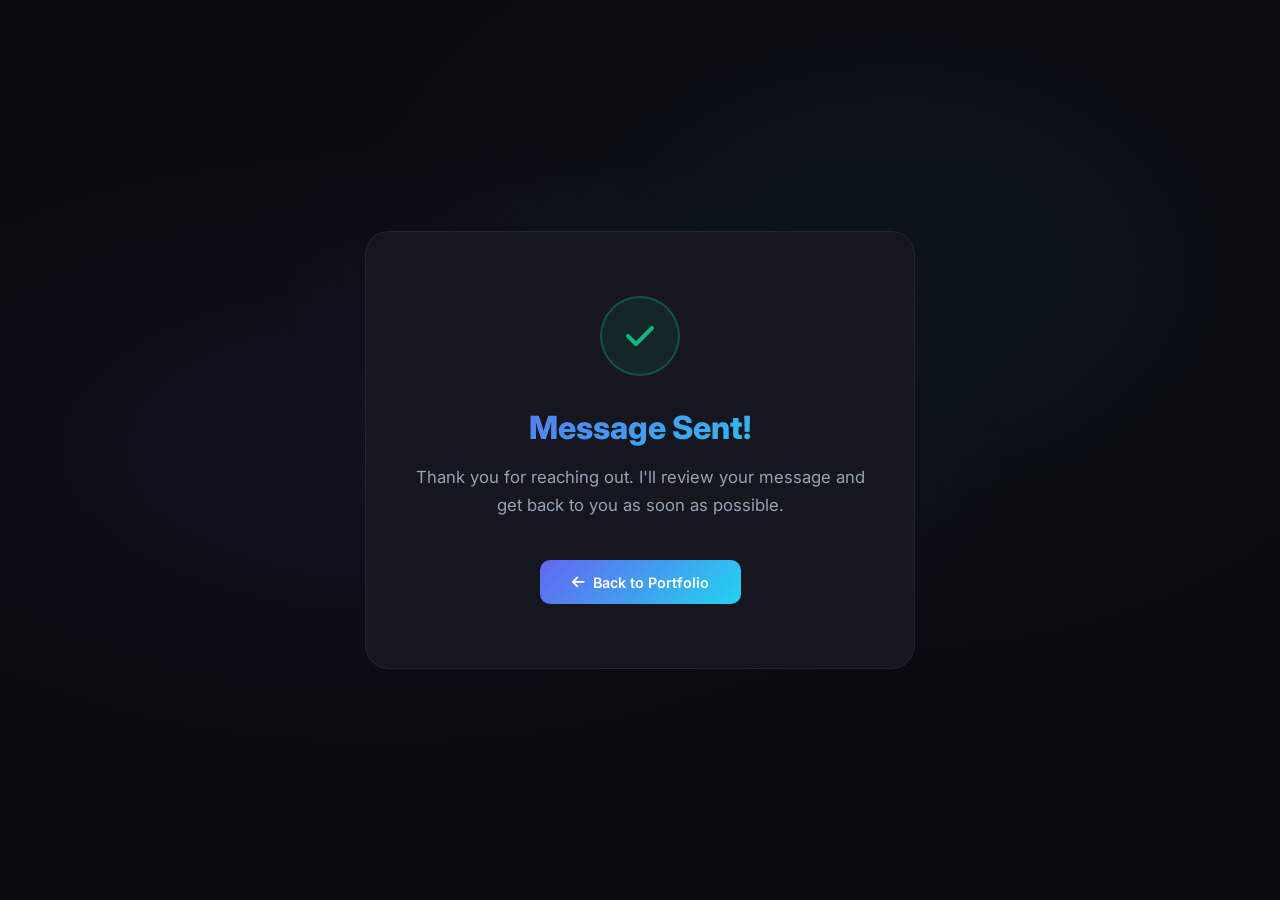
==== commit 6e5877aa: "Redesign portfolio: modern dark theme, SOLID/AI skills, GSAW client project, professional layout" ====
--- a/thank-you.html
+++ b/thank-you.html
@@ -3,286 +3,116 @@
 <head>
     <meta charset="UTF-8">
     <meta name="viewport" content="width=device-width, initial-scale=1.0">
-    <title>Thank You - Rotondwa Vision Mavhungu</title>
-    <link rel="stylesheet" href="styles.css">
-    <link rel="stylesheet" href="https://cdnjs.cloudflare.com/ajax/libs/font-awesome/6.0.0/css/all.min.css">
-    <link href="https://fonts.googleapis.com/css2?family=Inter:wght@300;400;500;600;700;800&display=swap" rel="stylesheet">
+    <title>Thank You — Rotondwa Vision Mavhungu</title>
+    <link rel="stylesheet" href="https://cdnjs.cloudflare.com/ajax/libs/font-awesome/6.5.0/css/all.min.css">
+    <link href="https://fonts.googleapis.com/css2?family=Inter:wght@400;500;600;700;800&family=JetBrains+Mono:wght@500&display=swap" rel="stylesheet">
     <style>
-        * {
-            margin: 0;
-            padding: 0;
-            box-sizing: border-box;
+        :root {
+            --bg-primary: #0a0a0f;
+            --bg-card: #16161f;
+            --accent-primary: #6366f1;
+            --accent-secondary: #22d3ee;
+            --accent-success: #10b981;
+            --text-primary: #f1f5f9;
+            --text-secondary: #94a3b8;
+            --border-color: rgba(99, 102, 241, 0.15);
+            --accent-gradient: linear-gradient(135deg, #6366f1, #22d3ee);
         }
+
+        * { margin: 0; padding: 0; box-sizing: border-box; }
+
         body {
             font-family: 'Inter', sans-serif;
-            overflow-x: hidden;
-        }
-        .navbar {
-            position: fixed;
-            top: 0;
-            left: 0;
-            width: 100%;
-            background: rgba(255, 255, 255, 0.95);
-            backdrop-filter: blur(10px);
-            box-shadow: 0 4px 6px -1px rgba(0,0,0,0.1);
-            z-index: 1000;
-        }
-        .nav-container {
-            max-width: 1280px;
-            margin: 0 auto;
-            padding: 1rem 2rem;
-            display: flex;
-            justify-content: space-between;
-            align-items: center;
-        }
-        .logo {
-            font-size: 1.8rem;
-            font-weight: 800;
-            color: #2563eb;
-        }
-        .logo span {
-            color: #10b981;
-        }
-        .nav-menu {
-            display: flex;
-            list-style: none;
-            gap: 2rem;
-        }
-        .nav-link {
-            text-decoration: none;
-            color: #1e293b;
-            font-weight: 500;
-            transition: color 0.3s ease;
-        }
-        .nav-link:hover {
-            color: #2563eb;
-        }
-        .thank-you-section {
+            background: var(--bg-primary);
+            color: var(--text-primary);
             min-height: 100vh;
             display: flex;
             align-items: center;
             justify-content: center;
+            padding: 2rem;
+            background: 
+                radial-gradient(ellipse at 30% 50%, rgba(99, 102, 241, 0.08) 0%, transparent 50%),
+                radial-gradient(ellipse at 70% 30%, rgba(34, 211, 238, 0.05) 0%, transparent 50%),
+                var(--bg-primary);
+        }
+
+        .thank-you-container {
             text-align: center;
-            background: linear-gradient(135deg, #667eea 0%, #764ba2 100%);
-            padding: 6rem 2rem 2rem;
+            max-width: 550px;
+            background: var(--bg-card);
+            border: 1px solid var(--border-color);
+            border-radius: 24px;
+            padding: 4rem 3rem;
         }
-        .thank-you-card {
-            background: white;
-            border-radius: 30px;
-            padding: 4rem 3rem;
-            max-width: 600px;
-            width: 100%;
-            box-shadow: 0 30px 60px rgba(0,0,0,0.3);
-            animation: scaleIn 0.8s ease;
-        }
-        @keyframes scaleIn {
-            from {
-                opacity: 0;
-                transform: scale(0.9);
-            }
-            to {
-                opacity: 1;
-                transform: scale(1);
-            }
-        }
+
         .success-icon {
-            width: 100px;
-            height: 100px;
-            background: linear-gradient(135deg, #10b981, #059669);
+            width: 80px;
+            height: 80px;
+            background: rgba(16, 185, 129, 0.1);
+            border: 2px solid rgba(16, 185, 129, 0.3);
             border-radius: 50%;
             display: flex;
             align-items: center;
             justify-content: center;
             margin: 0 auto 2rem;
-            animation: pulse 2s infinite;
+            font-size: 2rem;
+            color: var(--accent-success);
+            animation: scaleIn 0.5s ease;
         }
-        .success-icon i {
-            font-size: 3rem;
-            color: white;
+
+        h1 {
+            font-size: 2rem;
+            font-weight: 800;
+            margin-bottom: 1rem;
+            background: var(--accent-gradient);
+            -webkit-background-clip: text;
+            -webkit-text-fill-color: transparent;
+            background-clip: text;
         }
-        @keyframes pulse {
-            0%, 100% {
-                transform: scale(1);
-                box-shadow: 0 0 0 0 rgba(16, 185, 129, 0.7);
-            }
-            50% {
-                transform: scale(1.05);
-                box-shadow: 0 0 0 15px rgba(16, 185, 129, 0);
-            }
+
+        p {
+            color: var(--text-secondary);
+            line-height: 1.7;
+            margin-bottom: 2.5rem;
+            font-size: 1.05rem;
         }
-        .thank-you-card h1 {
-            font-size: 2.5rem;
-            color: #1e293b;
-            margin-bottom: 1rem;
-            font-weight: 700;
-        }
-        .thank-you-card p {
-            font-size: 1.2rem;
-            color: #64748b;
-            margin-bottom: 2rem;
-            line-height: 1.6;
-        }
-        .thank-you-card .btn {
+
+        .btn {
             display: inline-flex;
             align-items: center;
             gap: 0.5rem;
-            padding: 1rem 2.5rem;
-            background: linear-gradient(135deg, #2563eb, #10b981);
+            padding: 0.85rem 2rem;
+            background: var(--accent-gradient);
             color: white;
+            font-weight: 600;
+            font-size: 0.9rem;
+            border-radius: 10px;
             text-decoration: none;
-            border-radius: 50px;
-            font-weight: 600;
             transition: all 0.3s ease;
-            border: none;
-            cursor: pointer;
-            margin-top: 1rem;
         }
-        .thank-you-card .btn:hover {
-            transform: translateY(-5px);
-            box-shadow: 0 10px 25px rgba(37, 99, 235, 0.4);
+
+        .btn:hover {
+            transform: translateY(-2px);
+            box-shadow: 0 8px 25px rgba(99, 102, 241, 0.3);
         }
-        .thank-you-card .btn i {
-            transition: transform 0.3s ease;
-        }
-        .thank-you-card .btn:hover i {
-            transform: translateX(-5px);
-        }
-        .email-info {
-            margin-top: 2rem;
-            padding-top: 2rem;
-            border-top: 2px solid #e2e8f0;
-        }
-        .email-info p {
-            font-size: 1rem;
-            margin-bottom: 0.5rem;
-        }
-        .email-info a {
-            color: #2563eb;
-            text-decoration: none;
-            font-weight: 600;
-        }
-        .email-info a:hover {
-            text-decoration: underline;
-        }
-        .social-links {
-            display: flex;
-            justify-content: center;
-            gap: 1rem;
-            margin-top: 1rem;
-        }
-        .social-link {
-            width: 45px;
-            height: 45px;
-            background: #f1f5f9;
-            border-radius: 50%;
-            display: inline-flex;
-            align-items: center;
-            justify-content: center;
-            color: #1e293b;
-            font-size: 1.2rem;
-            transition: all 0.3s ease;
-            text-decoration: none;
-        }
-        .social-link:hover {
-            background: linear-gradient(135deg, #2563eb, #10b981);
-            color: white;
-            transform: translateY(-5px);
-        }
-        .footer {
-            background: #0f172a;
-            color: white;
-            padding: 1.5rem 0;
-            text-align: center;
-        }
-        .footer p {
-            color: rgba(255,255,255,0.7);
-            font-size: 0.9rem;
-        }
-        @media (max-width: 768px) {
-            .nav-menu {
-                display: none;
-            }
-            .thank-you-card {
-                padding: 3rem 1.5rem;
-            }
-            .thank-you-card h1 {
-                font-size: 2rem;
-            }
-            .thank-you-card p {
-                font-size: 1rem;
-            }
-            .success-icon {
-                width: 80px;
-                height: 80px;
-            }
-            .success-icon i {
-                font-size: 2.5rem;
-            }
+
+        @keyframes scaleIn {
+            from { transform: scale(0); opacity: 0; }
+            to { transform: scale(1); opacity: 1; }
         }
     </style>
 </head>
 <body>
-    <nav class="navbar">
-        <div class="nav-container">
-            <div class="logo">R<span>Vision</span></div>
-            <ul class="nav-menu">
-                <li><a href="index.html#home" class="nav-link">Home</a></li>
-                <li><a href="index.html#about" class="nav-link">About</a></li>
-                <li><a href="index.html#experience" class="nav-link">Experience</a></li>
-                <li><a href="index.html#projects" class="nav-link">Projects</a></li>
-                <li><a href="index.html#contact" class="nav-link">Contact</a></li>
-            </ul>
+    <div class="thank-you-container">
+        <div class="success-icon">
+            <i class="fas fa-check"></i>
         </div>
-    </nav>
-
-    <section class="thank-you-section">
-        <div class="thank-you-card">
-            <div class="success-icon">
-                <i class="fas fa-check"></i>
-            </div>
-            <h1>Thank You!</h1>
-            <p>Your message has been sent successfully. I'll get back to you within 24-48 hours.</p>
-            
-            <a href="index.html" class="btn">
-                <i class="fas fa-arrow-left"></i>
-                Back to Home
-            </a>
-            
-            <div class="email-info">
-                <p>In the meantime, check out my latest project:</p>
-                <p>
-                    <i class="fab fa-github" style="color: #2563eb; margin-right: 0.5rem;"></i>
-                    <a href="https://github.com/VisionDevs/PolicyClaimAPI">Policy Claim API - C# .NET Project</a>
-                </p>
-                <div class="social-links">
-                    <a href="https://github.com/VisionDevs" class="social-link">
-                        <i class="fab fa-github"></i>
-                    </a>
-                    <a href="https://www.linkedin.com/in/vision-mavhungu-050023319" class="social-link">
-                        <i class="fab fa-linkedin-in"></i>
-                    </a>
-                    <a href="mailto:vision.mavhungu@icloud.com" class="social-link">
-                        <i class="fas fa-envelope"></i>
-                    </a>
-                </div>
-            </div>
-        </div>
-    </section>
-
-    <footer class="footer">
-        <div class="container">
-            <p>&copy; 2026 Rotondwa Vision Mavhungu. All rights reserved.</p>
-        </div>
-    </footer>
-
-    <script>
-        document.querySelectorAll('.nav-link').forEach(link => {
-            link.addEventListener('click', function(e) {
-                e.preventDefault();
-                const href = this.getAttribute('href');
-                window.location.href = href;
-            });
-        });
-    </script>
+        <h1>Message Sent!</h1>
+        <p>Thank you for reaching out. I'll review your message and get back to you as soon as possible.</p>
+        <a href="index.html" class="btn">
+            <i class="fas fa-arrow-left"></i>
+            <span>Back to Portfolio</span>
+        </a>
+    </div>
 </body>
-</html>+</html>
